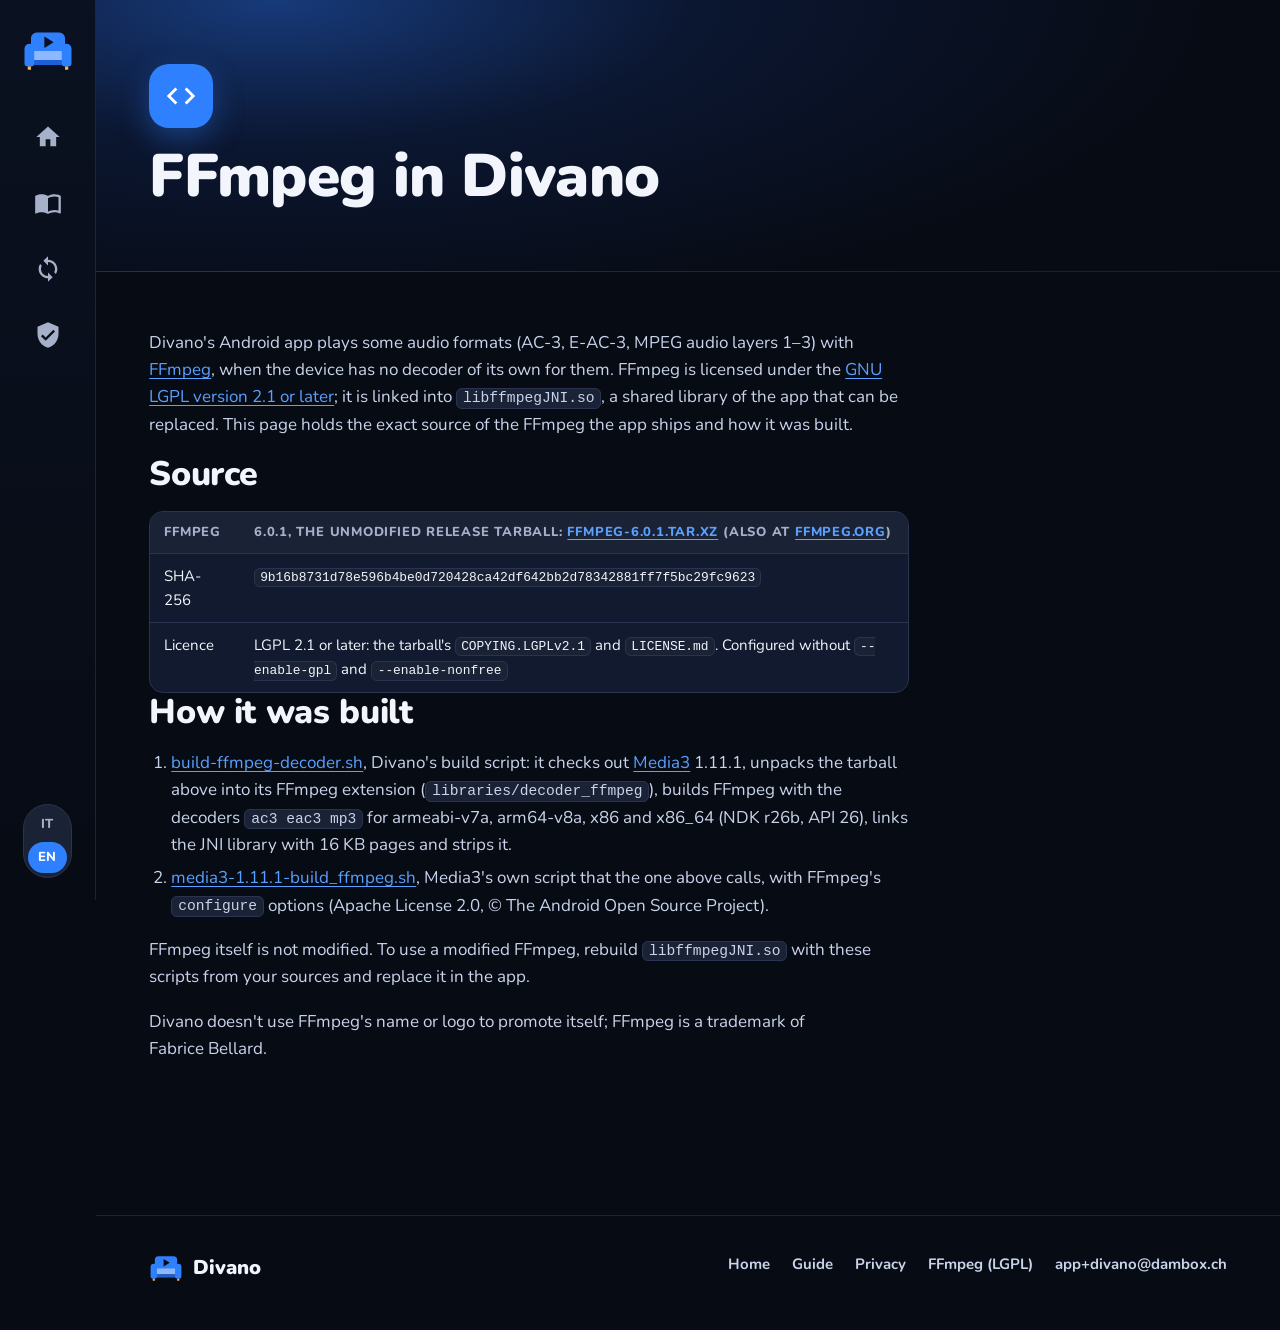
==== ffmpeg/index.html @ 78078aad "Website: the app's look, a user guide in Italian and English, the sync API Home with screenshots and" ====
<!doctype html>
<html lang="it" data-title-it="FFmpeg in Divano" data-title-en="FFmpeg in Divano">
<head>
<meta charset="utf-8">
<meta name="viewport" content="width=device-width, initial-scale=1, viewport-fit=cover">
<title>FFmpeg in Divano</title>
<meta name="description" content="FFmpeg in Divano: the exact LGPL source and how it was built.">
<meta name="theme-color" content="#070B14">
<link rel="icon" href="../assets/favicon-32.png" sizes="32x32">
<link rel="apple-touch-icon" href="../assets/icon-180.png">
<link rel="preload" href="../assets/nunito.ttf" as="font" type="font/ttf" crossorigin>
<link rel="stylesheet" href="../assets/site.css">
<script>!function(){var d=document.documentElement,l=new URLSearchParams(location.search).get("lang");if(l!=="it"&&l!=="en"){try{l=localStorage.getItem("divano-lang")}catch(e){}}if(l!=="it"&&l!=="en")l=/^it\b/i.test(navigator.language||"")?"it":"en";d.dataset.lang=l;d.lang=l}()</script>
<script src="../assets/site.js" defer></script>
</head>
<body>

<aside class="rail">
  <a class="brand" href="../" aria-label="Divano"><svg aria-hidden="true"><use href="../assets/icons.svg#sofa"/></svg></a>
  <nav aria-label="Menu">
    <a class="tab" href="../"><svg class="icon" aria-hidden="true"><use href="../assets/icons.svg#home"/></svg><span class="tip">Home</span></a>
    <a class="tab" href="../guide/"><svg class="icon" aria-hidden="true"><use href="../assets/icons.svg#book"/></svg><span class="tip"><span class="it">Guida</span><span class="en">Guide</span></span></a>
    <a class="tab" href="../sync/"><svg class="icon" aria-hidden="true"><use href="../assets/icons.svg#sync"/></svg><span class="tip"><span class="it">Server di sincronizzazione</span><span class="en">Sync server</span></span></a>
    <a class="tab" href="../privacy/"><svg class="icon" aria-hidden="true"><use href="../assets/icons.svg#shield"/></svg><span class="tip">Privacy</span></a>
  </nav>
  <div class="spacer"></div>
  <div class="lang" role="group" aria-label="Lingua / Language"><button data-set-lang="it" aria-pressed="true">IT</button><button data-set-lang="en" aria-pressed="false">EN</button></div>
</aside>

<header class="topbar">
  <a class="brand" href="../"><svg aria-hidden="true"><use href="../assets/icons.svg#sofa"/></svg>Divano</a>
  <div class="lang" role="group" aria-label="Lingua / Language"><button data-set-lang="it" aria-pressed="true">IT</button><button data-set-lang="en" aria-pressed="false">EN</button></div>
</header>

<main>
  <section class="page-hero">
    <div class="wrap">
      <div class="icon-badge"><svg class="icon" aria-hidden="true"><use href="../assets/icons.svg#code"/></svg></div>
      <h1>FFmpeg in Divano</h1>
    </div>
  </section>
  <div class="wrap"><div class="prose" style="padding-top:40px;padding-bottom:72px">
<section lang="en"><p>Divano's Android app plays some audio formats (AC-3, E-AC-3, MPEG audio layers 1–3) with <a href="https://ffmpeg.org">FFmpeg</a>, when the device has no decoder of its own for them. FFmpeg is licensed under the <a href="https://www.gnu.org/licenses/old-licenses/lgpl-2.1.html">GNU LGPL version 2.1 or later</a>; it is linked into <code>libffmpegJNI.so</code>, a shared library of the app that can be replaced. This page holds the exact source of the FFmpeg the app ships and how it was built.</p>
<h2>Source</h2>
<div class="table"><table><thead><tr><th>FFmpeg</th><th>6.0.1, the unmodified release tarball: <a href="ffmpeg-6.0.1.tar.xz">ffmpeg-6.0.1.tar.xz</a> (also at <a href="https://ffmpeg.org/releases/ffmpeg-6.0.1.tar.xz">ffmpeg.org</a>)</th></tr></thead><tbody><tr><td>SHA-256</td><td><code>9b16b8731d78e596b4be0d720428ca42df642bb2d78342881ff7f5bc29fc9623</code></td></tr><tr><td>Licence</td><td>LGPL 2.1 or later: the tarball's <code>COPYING.LGPLv2.1</code> and <code>LICENSE.md</code>. Configured without <code>--enable-gpl</code> and <code>--enable-nonfree</code></td></tr></tbody></table></div>
<h2>How it was built</h2>
<ol><li><a href="build-ffmpeg-decoder.sh">build-ffmpeg-decoder.sh</a>, Divano's build script: it checks out <a href="https://github.com/androidx/media">Media3</a> 1.11.1, unpacks the tarball above into its FFmpeg extension (<code>libraries/decoder_ffmpeg</code>), builds FFmpeg with the decoders <code>ac3 eac3 mp3</code> for armeabi-v7a, arm64-v8a, x86 and x86_64 (NDK r26b, API 26), links the JNI library with 16 KB pages and strips it.</li><li><a href="media3-1.11.1-build_ffmpeg.sh">media3-1.11.1-build_ffmpeg.sh</a>, Media3's own script that the one above calls, with FFmpeg's <code>configure</code> options (Apache License 2.0, © The Android Open Source Project).</li></ol>
<p>FFmpeg itself is not modified. To use a modified FFmpeg, rebuild <code>libffmpegJNI.so</code> with these scripts from your sources and replace it in the app.</p>
<p>Divano doesn't use FFmpeg's name or logo to promote itself; FFmpeg is a trademark of Fabrice Bellard.</p></section>
  </div></div>

  <footer class="site">
    <div class="wrap">
      <div class="cols">
        <div class="brandline"><svg aria-hidden="true"><use href="../assets/icons.svg#sofa"/></svg>Divano</div>
        <nav aria-label="Footer">
          <a href="../">Home</a>
          <a href="../guide/"><span class="it">Guida</span><span class="en">Guide</span></a>
          <a href="../privacy/">Privacy</a>
          <a href="../ffmpeg/">FFmpeg (LGPL)</a>
          <a href="mailto:app+divano@dambox.ch">app+divano@dambox.ch</a>
        </nav>
      </div>
    </div>
  </footer>
</main>

<nav class="tabbar" aria-label="Menu">
  <a href="../"><span class="pill"><svg class="icon" aria-hidden="true"><use href="../assets/icons.svg#home"/></svg></span>Home</a>
  <a href="../guide/"><span class="pill"><svg class="icon" aria-hidden="true"><use href="../assets/icons.svg#book"/></svg></span><span class="it">Guida</span><span class="en">Guide</span></a>
  <a href="../sync/"><span class="pill"><svg class="icon" aria-hidden="true"><use href="../assets/icons.svg#sync"/></svg></span>Sync</a>
  <a href="../privacy/"><span class="pill"><svg class="icon" aria-hidden="true"><use href="../assets/icons.svg#shield"/></svg></span>Privacy</a>
</nav>
</body>
</html>
---- assets/site.css ----
/* Divano website: the app's look (dark navy, blue, Nunito), on every page. */

@font-face {
  font-family: Nunito;
  src: url("nunito.ttf") format("truetype");
  font-weight: 200 1000;
  font-display: swap;
}

:root {
  color-scheme: dark;
  --bg: #070B14;
  --bg-2: #0B1630;
  --glow: #173A7A;
  --surface: #111A2E;
  --surface-2: #1A2236;
  --surface-3: #222C44;
  --line: #2A3450;
  --text: #F3F5FC;
  --muted: #A6B0C8;
  --soft: #C9D3EA;
  --primary: #2F80FF;
  --primary-hi: #5AA0FF;
  --primary-lo: #1C5FD6;
  --primary-pale: #8DB8FF;
  --accent: #FFB547;
  --ok: #4ED1A1;
  --radius: 18px;
  --rail: 96px;
  --gutter: clamp(16px, 4vw, 56px);
  --max: 1180px;
}

* { box-sizing: border-box; }
html { -webkit-text-size-adjust: 100%; scroll-behavior: smooth; scroll-padding-top: 88px; }
body {
  margin: 0;
  font-family: Nunito, system-ui, -apple-system, "Segoe UI", sans-serif;
  font-size: 17px;
  line-height: 1.6;
  color: var(--text);
  background: var(--bg);
  overflow-x: hidden;
}
@media (prefers-reduced-motion: reduce) { html { scroll-behavior: auto; } * { transition: none !important; } }

img { max-width: 100%; display: block; }
a { color: var(--primary-hi); text-decoration-thickness: 1px; text-underline-offset: 3px; }
a:hover { color: var(--primary-pale); }
:focus-visible { outline: 3px solid var(--text); outline-offset: 3px; border-radius: 10px; }
code, pre, kbd { font-family: ui-monospace, "SF Mono", Menlo, Consolas, monospace; font-size: .86em; }
code { background: var(--surface-2); border: 1px solid var(--line); padding: .08em .4em; border-radius: 6px; word-break: break-word; }
pre { background: #0A1222; border: 1px solid var(--line); border-radius: 14px; padding: 16px 18px; overflow-x: auto; line-height: 1.5; }
pre code { background: none; border: 0; padding: 0; font-size: .9em; }
h1, h2, h3, h4 { line-height: 1.15; letter-spacing: -.01em; text-wrap: balance; }
h1 { font-weight: 900; }
h2 { font-weight: 850; font-size: clamp(26px, 3.2vw, 34px); margin: 0 0 .5em; }
h3 { font-weight: 800; font-size: 21px; margin: 1.6em 0 .4em; }
p, li { text-wrap: pretty; }
.muted { color: var(--muted); }
.icon { width: 24px; height: 24px; fill: currentColor; flex: none; }

/* Language switch: both versions are in the page, the root says which one shows. */
[data-lang="it"] .en, [data-lang="en"] .it { display: none !important; }

/* ---------- App shell ---------- */

.rail {
  position: fixed; inset: 0 auto 0 0; width: var(--rail); z-index: 20;
  display: flex; flex-direction: column; align-items: center; gap: 10px;
  padding: 26px 0 22px;
  background: linear-gradient(180deg, #0A1120, #070B14);
  border-right: 1px solid rgba(42, 52, 80, .6);
}
.rail .brand { margin-bottom: 18px; }
.rail .brand svg { width: 52px; height: 47px; }
.rail nav { display: flex; flex-direction: column; gap: 10px; }
.rail a.tab {
  position: relative; width: 64px; height: 56px; border-radius: 16px;
  display: grid; place-items: center; color: var(--muted);
  transition: background .15s, color .15s, transform .15s;
}
.rail a.tab .icon { width: 28px; height: 28px; }
.rail a.tab:hover { background: var(--surface-2); color: var(--text); }
.rail a.tab[aria-current="page"] { background: var(--primary); color: #fff; box-shadow: 0 8px 24px rgba(47, 128, 255, .35); }
.rail a.tab .tip {
  position: absolute; left: 76px; white-space: nowrap; pointer-events: none;
  background: var(--surface-3); color: var(--text); font-weight: 700; font-size: 14px;
  padding: 6px 12px; border-radius: 10px; opacity: 0; transform: translateX(-4px);
  transition: opacity .15s, transform .15s; box-shadow: 0 8px 24px rgba(0, 0, 0, .4);
}
.rail a.tab:hover .tip, .rail a.tab:focus-visible .tip { opacity: 1; transform: none; }
.rail .spacer { flex: 1; }

.lang {
  display: inline-flex; padding: 4px; gap: 2px; border-radius: 999px;
  background: var(--surface-2); border: 1px solid var(--line);
}
.lang button {
  font: inherit; font-size: 13px; font-weight: 800; letter-spacing: .04em;
  border: 0; border-radius: 999px; padding: 5px 10px; cursor: pointer;
  background: transparent; color: var(--muted);
}
.rail .lang { flex-direction: column; }
.lang button[aria-pressed="true"] { background: var(--primary); color: #fff; }

.topbar { display: none; }
.tabbar { display: none; }

main { margin-left: var(--rail); min-height: 100vh; }
.wrap { max-width: var(--max); margin: 0 auto; padding: 0 var(--gutter); }

@media (max-width: 899px) {
  :root { --rail: 0px; }
  .rail { display: none; }
  .topbar {
    display: flex; align-items: center; justify-content: space-between; gap: 12px;
    position: sticky; top: 0; z-index: 20; height: 60px; padding: 0 16px;
    background: rgba(7, 11, 20, .82); backdrop-filter: blur(14px); -webkit-backdrop-filter: blur(14px);
    border-bottom: 1px solid rgba(42, 52, 80, .6);
  }
  .topbar .brand { display: flex; align-items: center; gap: 10px; color: var(--text); text-decoration: none; font-weight: 900; font-size: 22px; }
  .topbar .brand svg { width: 36px; height: 33px; }
  .tabbar {
    display: grid; grid-template-columns: repeat(4, 1fr);
    position: fixed; inset: auto 0 0 0; z-index: 20;
    padding: 6px 8px calc(6px + env(safe-area-inset-bottom));
    background: rgba(11, 17, 32, .92); backdrop-filter: blur(14px); -webkit-backdrop-filter: blur(14px);
    border-top: 1px solid rgba(42, 52, 80, .6);
  }
  .tabbar a {
    display: flex; flex-direction: column; align-items: center; gap: 2px;
    color: var(--muted); text-decoration: none; font-size: 12px; font-weight: 700; padding: 4px 0;
  }
  .tabbar a .pill { width: 56px; height: 30px; border-radius: 999px; display: grid; place-items: center; transition: background .15s; }
  .tabbar a[aria-current="page"] { color: var(--text); }
  .tabbar a[aria-current="page"] .pill { background: rgba(47, 128, 255, .28); color: var(--primary-pale); }
  main { padding-bottom: calc(76px + env(safe-area-inset-bottom)); }
  html { scroll-padding-top: 72px; }
}

/* ---------- Buttons, chips ---------- */

.btn {
  display: inline-flex; align-items: center; gap: 10px;
  font: inherit; font-weight: 800; font-size: 17px; line-height: 1;
  padding: 15px 24px; border-radius: 999px; border: 0; cursor: pointer;
  text-decoration: none; color: #fff;
  background: linear-gradient(90deg, var(--primary), var(--primary-hi));
  box-shadow: 0 10px 30px rgba(47, 128, 255, .3);
  transition: transform .15s, box-shadow .15s;
}
.btn:hover { color: #fff; transform: translateY(-1px); box-shadow: 0 0 0 4px var(--text), 0 12px 34px rgba(47, 128, 255, .4); }
.btn .icon { width: 22px; height: 22px; }
.btn.ghost { background: rgba(255, 255, 255, .08); box-shadow: inset 0 0 0 1.5px rgba(255, 255, 255, .18); backdrop-filter: blur(8px); }
.btn.ghost:hover { background: rgba(255, 255, 255, .14); box-shadow: 0 0 0 3px var(--text); }
.btn.small { font-size: 15px; padding: 10px 16px; }

/* An app control named in the text: "tap [Add playlist]". */
.ui {
  display: inline-block; font-weight: 800; font-size: .92em; line-height: 1.35;
  padding: .05em .55em; border-radius: 8px; white-space: nowrap;
  color: var(--primary-pale); background: rgba(47, 128, 255, .14); border: 1px solid rgba(90, 160, 255, .32);
}
.badge {
  display: inline-flex; align-items: center; gap: 6px;
  font-size: 12px; font-weight: 800; letter-spacing: .06em; text-transform: uppercase;
  padding: 4px 10px; border-radius: 999px; background: var(--surface-3); color: var(--soft);
}
.badge.tv { background: rgba(255, 181, 71, .14); color: var(--accent); }
.badge.phone { background: rgba(78, 209, 161, .14); color: var(--ok); }
.badge .icon { width: 14px; height: 14px; }

/* ---------- Hero ---------- */

.hero { position: relative; isolation: isolate; overflow: hidden; min-height: min(78vh, 720px); display: flex; align-items: flex-end; }
.hero .backdrop { position: absolute; inset: 0; z-index: -2; background-size: cover; background-position: center 30%; transform: scale(1.04); }
.hero::before {
  content: ""; position: absolute; inset: 0; z-index: -1;
  background:
    linear-gradient(90deg, rgba(7, 11, 20, .96) 0%, rgba(7, 11, 20, .78) 38%, rgba(7, 11, 20, .25) 75%),
    linear-gradient(0deg, var(--bg) 0%, rgba(7, 11, 20, 0) 45%);
}
.hero .wrap { width: 100%; padding-top: 72px; padding-bottom: 64px; }
.logo { display: flex; align-items: center; gap: 18px; margin: 0; font-size: clamp(52px, 8vw, 92px); font-weight: 900; letter-spacing: -.02em; line-height: 1; }
.logo svg { width: 1.3em; height: 1.18em; }
.tagline { font-size: clamp(19px, 2.2vw, 26px); color: var(--soft); font-weight: 600; margin: 18px 0 8px; max-width: 34ch; }
.lead { color: var(--muted); max-width: 52ch; margin: 0 0 30px; }
.actions { display: flex; flex-wrap: wrap; gap: 14px; }

.page-hero {
  position: relative; isolation: isolate; overflow: hidden;
  background: radial-gradient(ellipse 80% 120% at 15% 0%, var(--glow) 0%, var(--bg-2) 45%, var(--bg) 100%);
  border-bottom: 1px solid rgba(42, 52, 80, .5);
}
.page-hero .wrap { padding-top: 64px; padding-bottom: 48px; }
.page-hero h1 { font-size: clamp(36px, 5.4vw, 60px); margin: 14px 0 12px; }
.page-hero p { color: var(--soft); max-width: 62ch; margin: 0; font-size: 19px; }
.page-hero .icon-badge { width: 64px; height: 64px; border-radius: 20px; display: grid; place-items: center; background: var(--primary); box-shadow: 0 12px 30px rgba(47, 128, 255, .35); }
.page-hero .icon-badge .icon { width: 34px; height: 34px; color: #fff; }

/* ---------- Sections and rows ---------- */

section.block { padding: 56px 0; }
section.block + section.block { padding-top: 8px; }
.row-title { display: flex; flex-wrap: wrap; align-items: center; justify-content: space-between; gap: 16px; margin-bottom: 18px; }
.row-title h2 { margin: 0; }

.shelf {
  display: flex; gap: 20px; overflow-x: auto; scroll-snap-type: x mandatory; scroll-padding-inline: var(--gutter);
  padding: 6px var(--gutter) 22px; margin: 0 calc(-1 * var(--gutter));
  scrollbar-width: thin; scrollbar-color: var(--line) transparent;
}
.shelf::-webkit-scrollbar { height: 8px; }
.shelf::-webkit-scrollbar-thumb { background: var(--line); border-radius: 8px; }
.shot {
  flex: none; scroll-snap-align: start; margin: 0;
  background: var(--surface-2); border-radius: var(--radius); overflow: hidden;
  box-shadow: 0 18px 40px rgba(0, 0, 0, .35); transition: transform .2s, box-shadow .2s;
}
.shot:hover { transform: translateY(-4px); box-shadow: 0 0 0 3px var(--text), 0 22px 44px rgba(0, 0, 0, .45); }
.shot img { width: 100%; height: auto; background: #0A1222; }
.shot.tv { width: min(560px, 82vw); }
.shot.tv img { aspect-ratio: 16 / 9; }
.shot.phone { width: min(230px, 46vw); }
.shot.phone img { aspect-ratio: 9 / 16; }
.shot figcaption { padding: 12px 16px 14px; font-weight: 800; }
.shot figcaption small { display: block; color: var(--muted); font-weight: 600; font-size: 14px; }

.segmented { display: inline-flex; background: var(--surface-2); border: 1px solid var(--line); border-radius: 999px; padding: 4px; gap: 2px; }
.segmented button { font: inherit; font-weight: 800; font-size: 14px; border: 0; background: none; color: var(--muted); padding: 7px 14px; border-radius: 999px; cursor: pointer; display: inline-flex; gap: 6px; align-items: center; }
.segmented button .icon { width: 18px; height: 18px; }
.segmented button[aria-pressed="true"] { background: var(--surface-3); color: var(--text); }

.grid { display: grid; gap: 18px; grid-template-columns: repeat(auto-fill, minmax(260px, 1fr)); }
.card {
  background: linear-gradient(180deg, var(--surface-2), var(--surface));
  border: 1px solid rgba(42, 52, 80, .8); border-radius: var(--radius); padding: 22px;
}
.card h3 { margin: 14px 0 8px; font-size: 20px; }
.card p, .card ul { margin: 0; color: var(--muted); }
.card ul { padding-left: 1.1em; }
.card li + li { margin-top: 4px; }
.card .glyph { width: 48px; height: 48px; border-radius: 14px; display: grid; place-items: center; background: rgba(47, 128, 255, .16); color: var(--primary-pale); }
.card .glyph.warm { background: rgba(255, 181, 71, .14); color: var(--accent); }
.card .glyph.green { background: rgba(78, 209, 161, .14); color: var(--ok); }
a.card { display: block; text-decoration: none; color: inherit; transition: transform .15s, box-shadow .15s; }
a.card:hover { transform: translateY(-3px); box-shadow: 0 0 0 3px var(--text); color: inherit; }

.feature {
  position: relative; isolation: isolate; overflow: hidden; border-radius: 24px;
  display: grid; grid-template-columns: 1.1fr 1fr; gap: 0; align-items: stretch;
  background: var(--surface-2); border: 1px solid rgba(42, 52, 80, .8);
}
.feature .text { padding: clamp(24px, 4vw, 44px); }
.feature .art { background-size: cover; background-position: center; min-height: 260px; position: relative; }
.feature .art::after { content: ""; position: absolute; inset: 0; background: linear-gradient(90deg, var(--surface-2), rgba(26, 34, 54, 0) 40%); }
@media (max-width: 760px) {
  .feature { grid-template-columns: 1fr; }
  .feature .art { min-height: 180px; order: -1; }
  .feature .art::after { background: linear-gradient(0deg, var(--surface-2), rgba(26, 34, 54, 0) 60%); }
}

.copy-field {
  display: flex; align-items: center; gap: 8px; margin: 18px 0;
  background: #0A1222; border: 1px solid var(--line); border-radius: 14px; padding: 6px 6px 6px 16px;
}
.copy-field code { flex: 1; min-width: 0; background: none; border: 0; padding: 0; font-size: 14px; overflow: hidden; text-overflow: ellipsis; white-space: nowrap; color: var(--soft); }
.copy-field button {
  font: inherit; font-weight: 800; font-size: 14px; display: inline-flex; gap: 6px; align-items: center;
  border: 0; border-radius: 10px; padding: 9px 12px; cursor: pointer; background: var(--surface-3); color: var(--text);
}
.copy-field button:hover { background: var(--primary); }
.copy-field button .icon { width: 18px; height: 18px; }

table { width: 100%; border-collapse: collapse; font-size: 15px; }
.table { overflow-x: auto; border: 1px solid var(--line); border-radius: 14px; background: var(--surface); }
th, td { text-align: left; padding: 10px 14px; border-bottom: 1px solid var(--line); vertical-align: top; }
tr:last-child td { border-bottom: 0; }
th { color: var(--muted); font-size: 13px; text-transform: uppercase; letter-spacing: .06em; font-weight: 800; background: var(--surface-2); }

.note {
  display: flex; gap: 12px; align-items: flex-start;
  background: rgba(47, 128, 255, .09); border: 1px solid rgba(90, 160, 255, .28);
  border-radius: 14px; padding: 14px 16px; margin: 18px 0; color: var(--soft);
}
.note .icon { color: var(--primary-hi); margin-top: 2px; }
.note.warm { background: rgba(255, 181, 71, .08); border-color: rgba(255, 181, 71, .3); }
.note.warm .icon { color: var(--accent); }
.note p { margin: 0; }

/* ---------- Documents (guide, privacy, sync) ---------- */

.doc { display: grid; grid-template-columns: 250px minmax(0, 1fr); gap: 48px; padding-top: 40px; padding-bottom: 72px; }
.toc { position: sticky; top: 24px; align-self: start; max-height: calc(100vh - 48px); overflow-y: auto; padding-right: 6px; }
.toc p { font-size: 13px; text-transform: uppercase; letter-spacing: .08em; font-weight: 800; color: var(--muted); margin: 0 0 10px; }
.toc ol { list-style: none; margin: 0; padding: 0; counter-reset: toc; }
.toc li a {
  display: flex; gap: 10px; align-items: center; padding: 8px 12px; border-radius: 12px;
  color: var(--muted); text-decoration: none; font-weight: 700; font-size: 15px; line-height: 1.3;
}
.toc li a .icon { width: 20px; height: 20px; }
.toc li a:hover { background: var(--surface-2); color: var(--text); }
.toc li a.active { background: rgba(47, 128, 255, .16); color: var(--text); }
.prose { max-width: 760px; }
.prose > section { padding-bottom: 28px; margin-bottom: 36px; border-bottom: 1px solid rgba(42, 52, 80, .6); }
.prose > section:last-child { border-bottom: 0; }
.prose h2 { display: flex; align-items: center; gap: 14px; }
.prose h2 .glyph { width: 44px; height: 44px; border-radius: 14px; display: grid; place-items: center; background: rgba(47, 128, 255, .16); color: var(--primary-pale); flex: none; }
.prose p, .prose li { color: var(--soft); }
.prose strong { color: var(--text); }
.prose ul, .prose ol { padding-left: 1.3em; }
.prose li + li { margin-top: 6px; }
ol.steps { list-style: none; padding: 0; counter-reset: step; }
ol.steps > li { position: relative; padding: 0 0 0 48px; min-height: 34px; margin: 0 0 14px; counter-increment: step; }
ol.steps > li::before {
  content: counter(step); position: absolute; left: 0; top: -2px;
  width: 32px; height: 32px; border-radius: 50%; display: grid; place-items: center;
  font-weight: 900; font-size: 15px; color: #fff; background: var(--primary);
}
.prose figure { margin: 24px 0; }
.prose figure img { border-radius: 16px; box-shadow: 0 18px 40px rgba(0, 0, 0, .35); }
.prose figure.phone img { max-width: 300px; }
.prose figcaption { color: var(--muted); font-size: 14px; margin-top: 10px; }
.platforms { display: flex; gap: 8px; flex-wrap: wrap; margin: -4px 0 14px; }

@media (max-width: 899px) {
  .doc { grid-template-columns: minmax(0, 1fr); gap: 0; padding-top: 0; }
  .toc { position: sticky; top: 60px; z-index: 5; max-height: none; margin: 0 calc(-1 * var(--gutter)); padding: 10px var(--gutter); background: rgba(7, 11, 20, .9); backdrop-filter: blur(12px); -webkit-backdrop-filter: blur(12px); border-bottom: 1px solid rgba(42, 52, 80, .5); }
  .toc p { display: none; }
  .toc ol { display: flex; gap: 6px; overflow-x: auto; scrollbar-width: none; }
  .toc ol::-webkit-scrollbar { display: none; }
  .toc li a { white-space: nowrap; background: var(--surface-2); border-radius: 999px; padding: 7px 14px; font-size: 14px; }
  .toc li a .icon { display: none; }
  .prose { padding-top: 28px; }
}

/* ---------- Footer ---------- */

footer.site { border-top: 1px solid rgba(42, 52, 80, .6); padding: 36px 0 48px; color: var(--muted); font-size: 15px; }
footer.site .cols { display: flex; flex-wrap: wrap; gap: 24px 48px; justify-content: space-between; align-items: flex-start; }
footer.site .brandline { display: flex; align-items: center; gap: 10px; color: var(--text); font-weight: 900; font-size: 20px; }
footer.site .brandline svg { width: 34px; height: 31px; }
footer.site nav { display: flex; flex-wrap: wrap; gap: 8px 22px; }
footer.site nav a { color: var(--soft); text-decoration: none; font-weight: 700; }
footer.site nav a:hover { color: var(--text); text-decoration: underline; }
footer.site .fine { margin-top: 22px; font-size: 13px; max-width: 80ch; }

/* ---------- API reference (sync/) ---------- */

.small { font-size: 13px; }
.api-tag { text-transform: capitalize; font-size: 24px; margin: 36px 0 4px; }
.api-tag + p { margin-top: 0; }
details.op { background: var(--surface); border: 1px solid var(--line); border-radius: 14px; margin: 10px 0; overflow: hidden; }
details.op[open] { border-color: rgba(90, 160, 255, .45); }
details.op > summary {
  display: flex; align-items: center; gap: 12px; flex-wrap: wrap; cursor: pointer; list-style: none;
  padding: 12px 16px; font-weight: 700;
}
details.op > summary::-webkit-details-marker { display: none; }
details.op > summary:hover { background: var(--surface-2); }
details.op .path { background: none; border: 0; padding: 0; font-size: 15px; color: var(--text); }
details.op .sum { color: var(--muted); font-weight: 600; font-size: 15px; }
.method { font-size: 12px; font-weight: 900; letter-spacing: .05em; padding: 4px 9px; border-radius: 8px; min-width: 62px; text-align: center; }
.method.get { background: rgba(78, 209, 161, .16); color: var(--ok); }
.method.post { background: rgba(47, 128, 255, .2); color: var(--primary-pale); }
.method.delete { background: rgba(255, 107, 122, .16); color: #FF8A96; }
.method.schema { background: var(--surface-3); color: var(--soft); }
.op-body { padding: 4px 18px 16px; border-top: 1px solid var(--line); }
.op-body h4 { margin: 18px 0 8px; font-size: 15px; text-transform: uppercase; letter-spacing: .06em; color: var(--muted); }
.op-body p, .op-body li { color: var(--soft); }
.op-body .table { margin: 8px 0; }
.op-body td p { margin: 0 0 4px; }
.op-body td .table { margin-top: 8px; }
.auth { display: inline-block; font-size: 13px; font-weight: 800; padding: 3px 10px; border-radius: 999px; background: rgba(255, 181, 71, .14); color: var(--accent); }
.auth.none { background: var(--surface-3); color: var(--soft); }
.req { font-size: 11px; font-weight: 800; color: var(--accent); text-transform: uppercase; letter-spacing: .05em; }
ul.responses { list-style: none; padding: 0; }
ul.responses li { margin: 6px 0; }
ul.responses li.inline-schema { margin-left: 52px; }
.status { display: inline-block; min-width: 44px; text-align: center; font-weight: 900; font-size: 13px; padding: 2px 8px; border-radius: 8px; }
.status.ok { background: rgba(78, 209, 161, .16); color: var(--ok); }
.status.err { background: rgba(255, 107, 122, .14); color: #FF8A96; }
a.ref { font-family: ui-monospace, "SF Mono", Menlo, Consolas, monospace; font-size: .9em; }
.checklist { list-style: none; padding: 0 !important; }
.checklist li { position: relative; padding-left: 32px; }
.checklist li::before { content: ""; position: absolute; left: 0; top: 4px; width: 20px; height: 20px; border-radius: 6px; background: rgba(78, 209, 161, .16) url("data:image/svg+xml,%3Csvg xmlns='http://www.w3.org/2000/svg' viewBox='0 0 24 24'%3E%3Cpath fill='%234ED1A1' d='M9 16.17 4.83 12l-1.42 1.41L9 19 21 7l-1.41-1.41z'/%3E%3C/svg%3E") center / 16px no-repeat; }
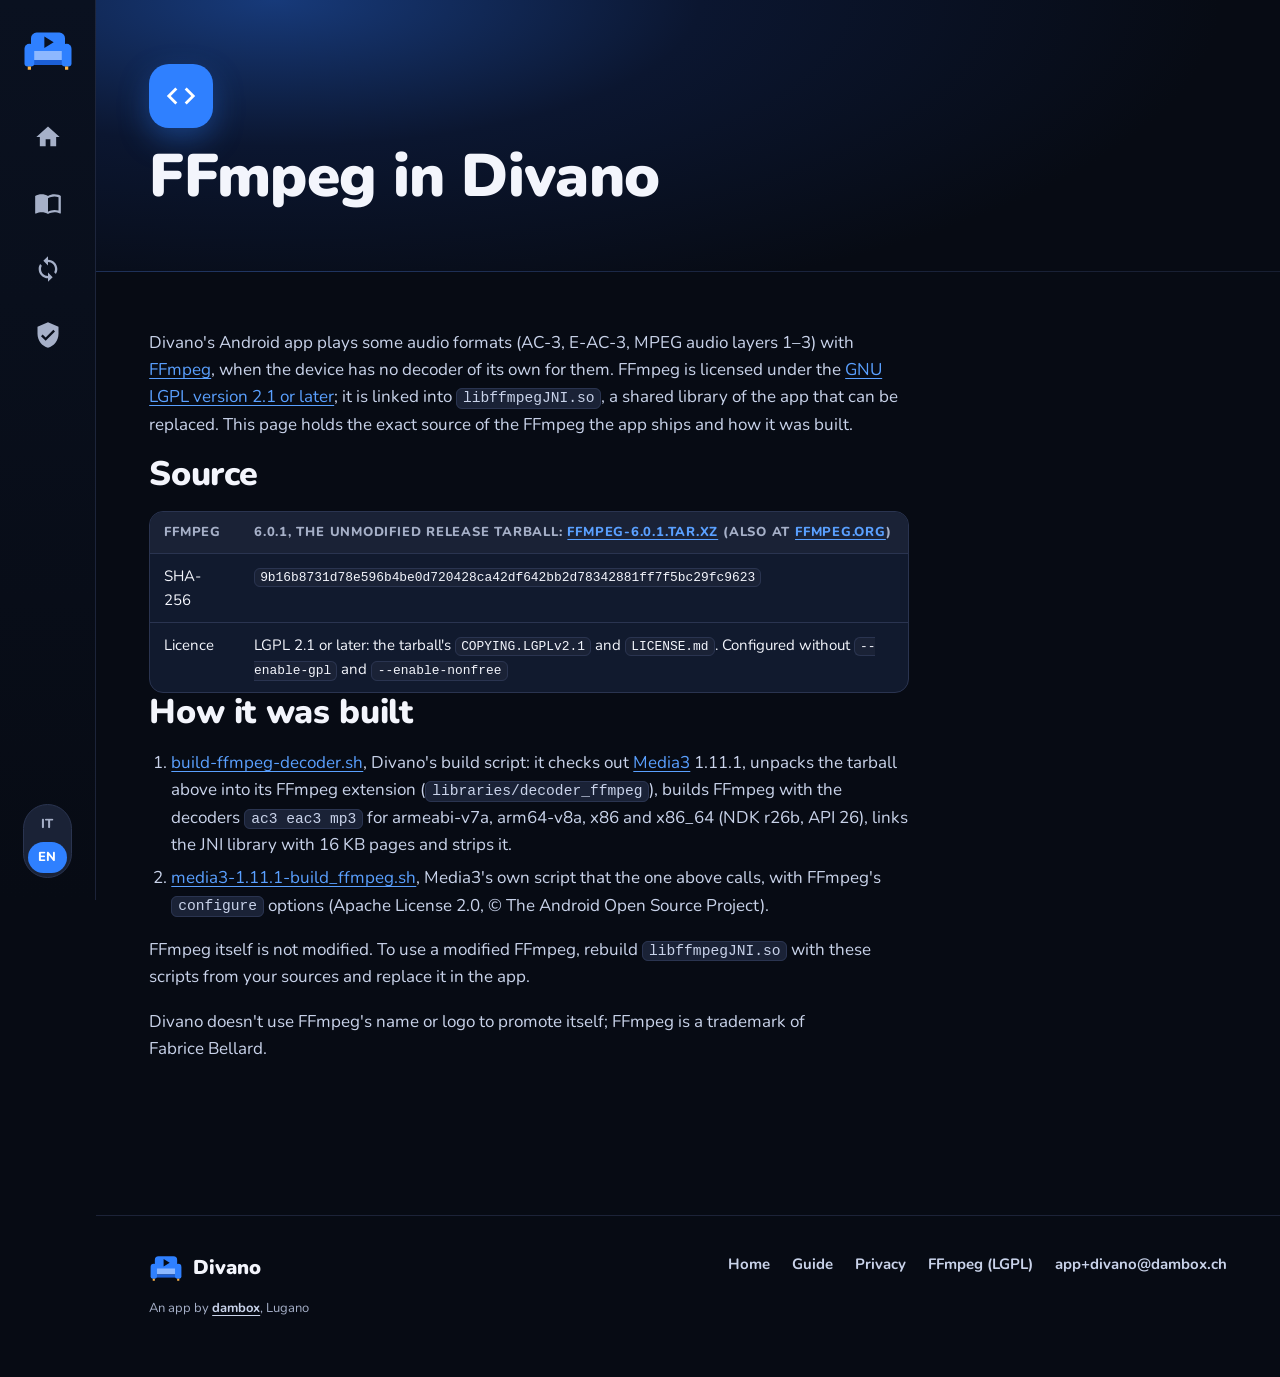
==== commit d98f762e: "Search engines: a page per language, sitemap and a link to dambox.ch Every page announces its two la" ====
--- a/ffmpeg/index.html
+++ b/ffmpeg/index.html
@@ -1,17 +1,29 @@
 <!doctype html>
-<html lang="it" data-title-it="FFmpeg in Divano" data-title-en="FFmpeg in Divano">
+<html lang="it" data-title-it="FFmpeg in Divano: LGPL source" data-title-en="FFmpeg in Divano: LGPL source" data-description-it="The exact LGPL source of the FFmpeg that Divano ships, and how it was built." data-description-en="The exact LGPL source of the FFmpeg that Divano ships, and how it was built.">
 <head>
 <meta charset="utf-8">
 <meta name="viewport" content="width=device-width, initial-scale=1, viewport-fit=cover">
-<title>FFmpeg in Divano</title>
-<meta name="description" content="FFmpeg in Divano: the exact LGPL source and how it was built.">
+<title>FFmpeg in Divano: LGPL source</title>
+<meta name="description" content="The exact LGPL source of the FFmpeg that Divano ships, and how it was built.">
 <meta name="theme-color" content="#070B14">
+<link rel="canonical" href="https://divano.dambox.ch/ffmpeg/">
+<meta property="og:type" content="website">
+<meta property="og:site_name" content="Divano">
+<meta property="og:url" content="https://divano.dambox.ch/ffmpeg/">
+<meta property="og:title" content="FFmpeg in Divano: LGPL source">
+<meta property="og:description" content="The exact LGPL source of the FFmpeg that Divano ships, and how it was built.">
+<meta property="og:locale" content="en_US">
+<meta property="og:image" content="https://divano.dambox.ch/assets/og.jpg">
+<meta property="og:image:width" content="1024">
+<meta property="og:image:height" content="500">
+<meta property="og:image:alt" content="Divano">
+<meta name="twitter:card" content="summary_large_image">
 <link rel="icon" href="../assets/favicon-32.png" sizes="32x32">
 <link rel="apple-touch-icon" href="../assets/icon-180.png">
 <link rel="preload" href="../assets/nunito.ttf" as="font" type="font/ttf" crossorigin>
-<link rel="stylesheet" href="../assets/site.css">
-<script>!function(){var d=document.documentElement,l=new URLSearchParams(location.search).get("lang");if(l!=="it"&&l!=="en"){try{l=localStorage.getItem("divano-lang")}catch(e){}}if(l!=="it"&&l!=="en")l=/^it\b/i.test(navigator.language||"")?"it":"en";d.dataset.lang=l;d.lang=l}()</script>
-<script src="../assets/site.js" defer></script>
+<link rel="stylesheet" href="../assets/site.css?v=226ebbf9">
+<script>!function(){var d=document.documentElement,q=new URLSearchParams(location.search).get("lang"),l=q;if(l!=="it"&&l!=="en"){try{l=localStorage.getItem("divano-lang")}catch(e){}}if(l!=="it"&&l!=="en")l=/^it\b/i.test(navigator.language||"")?"it":"en";d.dataset.lang=l;d.lang=l;var c=document.createElement("link"),a;c.rel="canonical";a=document.querySelector('link[hreflang="'+(q==="it"||q==="en"?q:"x-default")+'"]');if(a){c.href=a.href;document.head.appendChild(c)}}()</script>
+<script src="../assets/site.js?v=8292113b" defer></script>
 </head>
 <body>
 
@@ -61,6 +73,7 @@
           <a href="mailto:app+divano@dambox.ch">app+divano@dambox.ch</a>
         </nav>
       </div>
+      <p class="by"><span class="it">Un'app di</span><span class="en">An app by</span> <a href="https://dambox.ch/">dambox</a>, Lugano</p>
     </div>
   </footer>
 </main>
--- a/assets/site.css
+++ b/assets/site.css
@@ -44,7 +44,7 @@
 }
 @media (prefers-reduced-motion: reduce) { html { scroll-behavior: auto; } * { transition: none !important; } }
 
-img { max-width: 100%; display: block; }
+img { max-width: 100%; height: auto; display: block; }
 a { color: var(--primary-hi); text-decoration-thickness: 1px; text-underline-offset: 3px; }
 a:hover { color: var(--primary-pale); }
 :focus-visible { outline: 3px solid var(--text); outline-offset: 3px; border-radius: 10px; }
@@ -218,6 +218,17 @@
   background: var(--surface-2); border-radius: var(--radius); overflow: hidden;
   box-shadow: 0 18px 40px rgba(0, 0, 0, .35); transition: transform .2s, box-shadow .2s;
 }
+.shot { display: flex; flex-direction: column; }
+.shot[hidden] { display: none; }
+/* A landscape screenshot among the phone ones: as tall as they are, the picture at the bottom
+   and a blurred copy of it fading in above. */
+.shot.land .frame { flex: 1; position: relative; display: flex; align-items: flex-end; overflow: hidden; background: #0A1222; }
+.shot.land .frame img { position: relative; }
+.shot.land .frame img.ghost {
+  position: absolute; inset: 0; width: 100%; height: 100%; object-fit: cover; aspect-ratio: auto;
+  filter: blur(28px) saturate(1.15); opacity: .55; transform: scale(1.25);
+  -webkit-mask-image: linear-gradient(to bottom, transparent 0%, #000 85%); mask-image: linear-gradient(to bottom, transparent 0%, #000 85%);
+}
 .shot:hover { transform: translateY(-4px); box-shadow: 0 0 0 3px var(--text), 0 22px 44px rgba(0, 0, 0, .45); }
 .shot img { width: 100%; height: auto; background: #0A1222; }
 .shot.tv { width: min(560px, 82vw); }
@@ -249,14 +260,14 @@
 
 .feature {
   position: relative; isolation: isolate; overflow: hidden; border-radius: 24px;
-  display: grid; grid-template-columns: 1.1fr 1fr; gap: 0; align-items: stretch;
+  display: grid; grid-template-columns: minmax(0, 1.1fr) minmax(0, 1fr); gap: 0; align-items: stretch;
   background: var(--surface-2); border: 1px solid rgba(42, 52, 80, .8);
 }
 .feature .text { padding: clamp(24px, 4vw, 44px); }
 .feature .art { background-size: cover; background-position: center; min-height: 260px; position: relative; }
 .feature .art::after { content: ""; position: absolute; inset: 0; background: linear-gradient(90deg, var(--surface-2), rgba(26, 34, 54, 0) 40%); }
 @media (max-width: 760px) {
-  .feature { grid-template-columns: 1fr; }
+  .feature { grid-template-columns: minmax(0, 1fr); }
   .feature .art { min-height: 180px; order: -1; }
   .feature .art::after { background: linear-gradient(0deg, var(--surface-2), rgba(26, 34, 54, 0) 60%); }
 }
@@ -320,7 +331,12 @@
 }
 .prose figure { margin: 24px 0; }
 .prose figure img { border-radius: 16px; box-shadow: 0 18px 40px rgba(0, 0, 0, .35); }
-.prose figure.phone img { max-width: 300px; }
+.prose figure.phone img { width: min(380px, 88%); margin: 0 auto; }
+.prose figure.phone figcaption { text-align: center; }
+.prose .pair { display: grid; grid-template-columns: repeat(2, minmax(0, 1fr)); gap: 16px; margin: 24px 0; }
+.prose .pair figure { margin: 0; }
+.prose .pair figure.phone img { width: 100%; }
+@media (max-width: 599px) { .prose .pair { grid-template-columns: minmax(0, 1fr); } .prose .pair figure.phone img { width: min(380px, 88%); } }
 .prose figcaption { color: var(--muted); font-size: 14px; margin-top: 10px; }
 .platforms { display: flex; gap: 8px; flex-wrap: wrap; margin: -4px 0 14px; }
 
@@ -345,6 +361,8 @@
 footer.site nav a { color: var(--soft); text-decoration: none; font-weight: 700; }
 footer.site nav a:hover { color: var(--text); text-decoration: underline; }
 footer.site .fine { margin-top: 22px; font-size: 13px; max-width: 80ch; }
+footer.site .by { margin-top: 14px; font-size: 13px; }
+footer.site .by a { color: var(--soft); font-weight: 700; }
 
 /* ---------- API reference (sync/) ---------- */
 
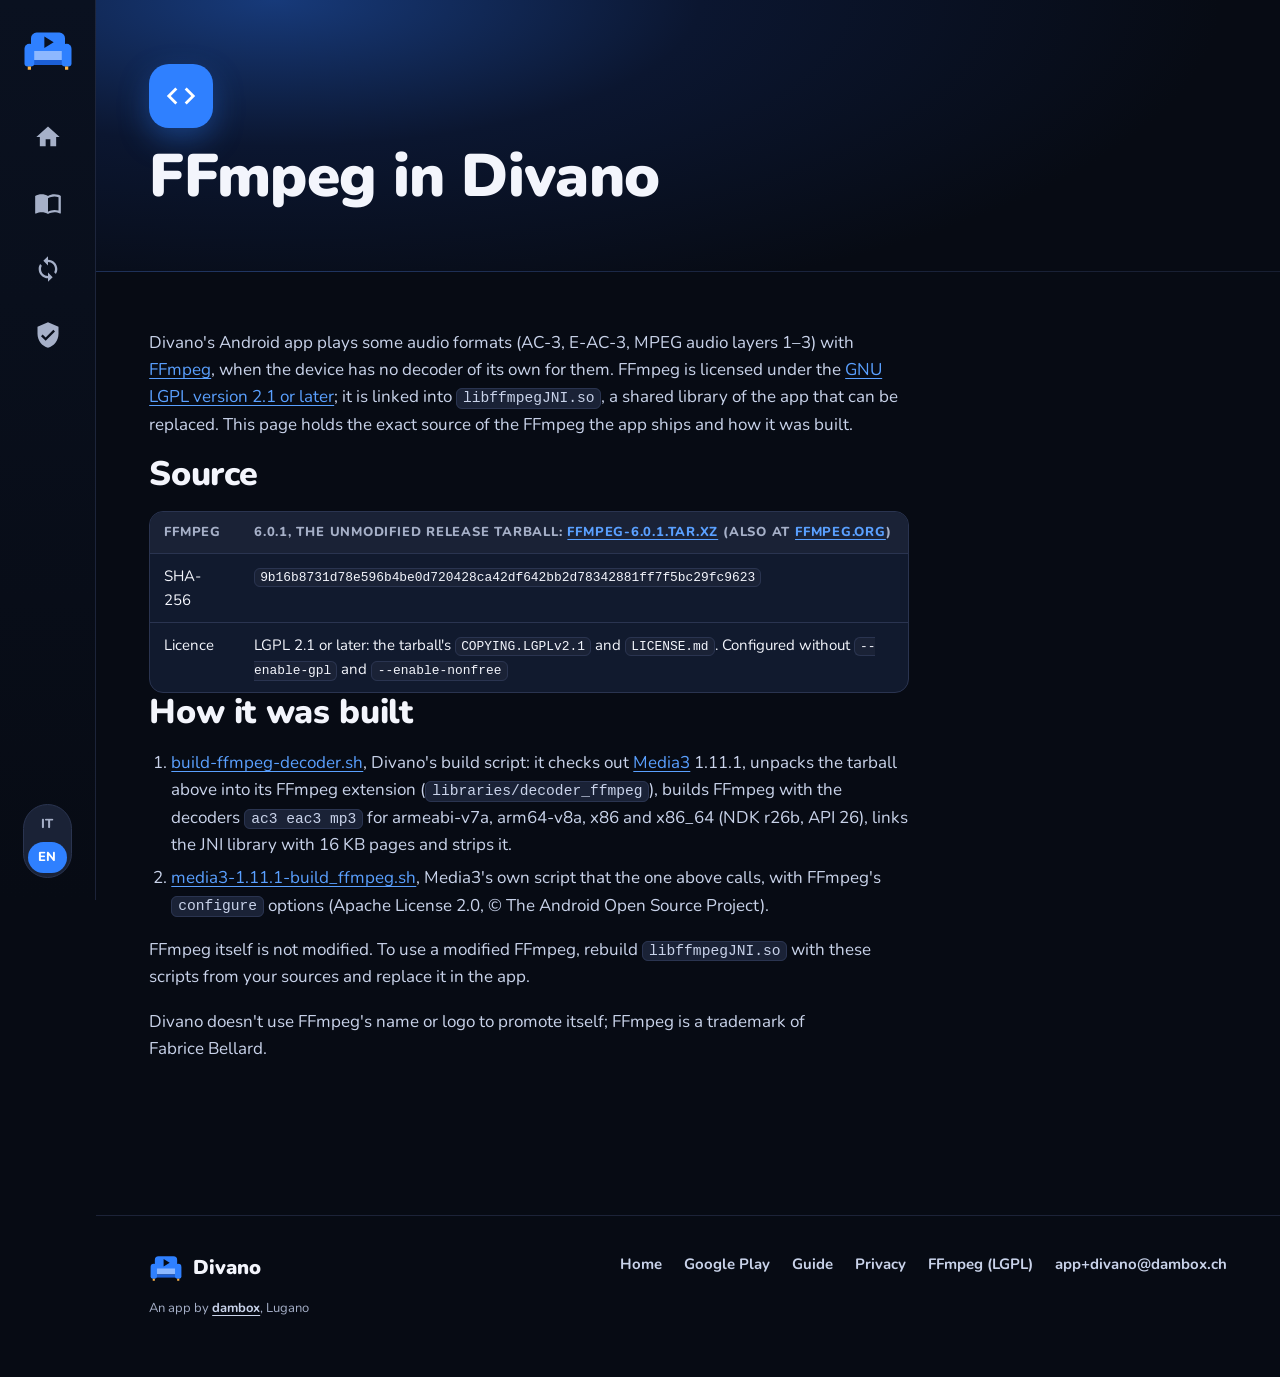
==== commit fbb1b4aa: "Home and footers: Google Play first, the APK as the alternative The top button now opens the store l" ====
--- a/ffmpeg/index.html
+++ b/ffmpeg/index.html
@@ -21,9 +21,9 @@
 <link rel="icon" href="../assets/favicon-32.png" sizes="32x32">
 <link rel="apple-touch-icon" href="../assets/icon-180.png">
 <link rel="preload" href="../assets/nunito.ttf" as="font" type="font/ttf" crossorigin>
-<link rel="stylesheet" href="../assets/site.css?v=226ebbf9">
+<link rel="stylesheet" href="../assets/site.css?v=fe857396">
 <script>!function(){var d=document.documentElement,q=new URLSearchParams(location.search).get("lang"),l=q;if(l!=="it"&&l!=="en"){try{l=localStorage.getItem("divano-lang")}catch(e){}}if(l!=="it"&&l!=="en")l=/^it\b/i.test(navigator.language||"")?"it":"en";d.dataset.lang=l;d.lang=l;var c=document.createElement("link"),a;c.rel="canonical";a=document.querySelector('link[hreflang="'+(q==="it"||q==="en"?q:"x-default")+'"]');if(a){c.href=a.href;document.head.appendChild(c)}}()</script>
-<script src="../assets/site.js?v=8292113b" defer></script>
+<script src="../assets/site.js?v=cee8cc9e" defer></script>
 </head>
 <body>
 
@@ -67,6 +67,7 @@
         <div class="brandline"><svg aria-hidden="true"><use href="../assets/icons.svg#sofa"/></svg>Divano</div>
         <nav aria-label="Footer">
           <a href="../">Home</a>
+          <a href="https://play.google.com/store/apps/details?id=ch.dambox.divano">Google Play</a>
           <a href="../guide/"><span class="it">Guida</span><span class="en">Guide</span></a>
           <a href="../privacy/">Privacy</a>
           <a href="../ffmpeg/">FFmpeg (LGPL)</a>
--- a/assets/site.css
+++ b/assets/site.css
@@ -382,6 +382,7 @@
 .method { font-size: 12px; font-weight: 900; letter-spacing: .05em; padding: 4px 9px; border-radius: 8px; min-width: 62px; text-align: center; }
 .method.get { background: rgba(78, 209, 161, .16); color: var(--ok); }
 .method.post { background: rgba(47, 128, 255, .2); color: var(--primary-pale); }
+.method.put { background: rgba(255, 181, 71, .16); color: var(--accent); }
 .method.delete { background: rgba(255, 107, 122, .16); color: #FF8A96; }
 .method.schema { background: var(--surface-3); color: var(--soft); }
 .op-body { padding: 4px 18px 16px; border-top: 1px solid var(--line); }
